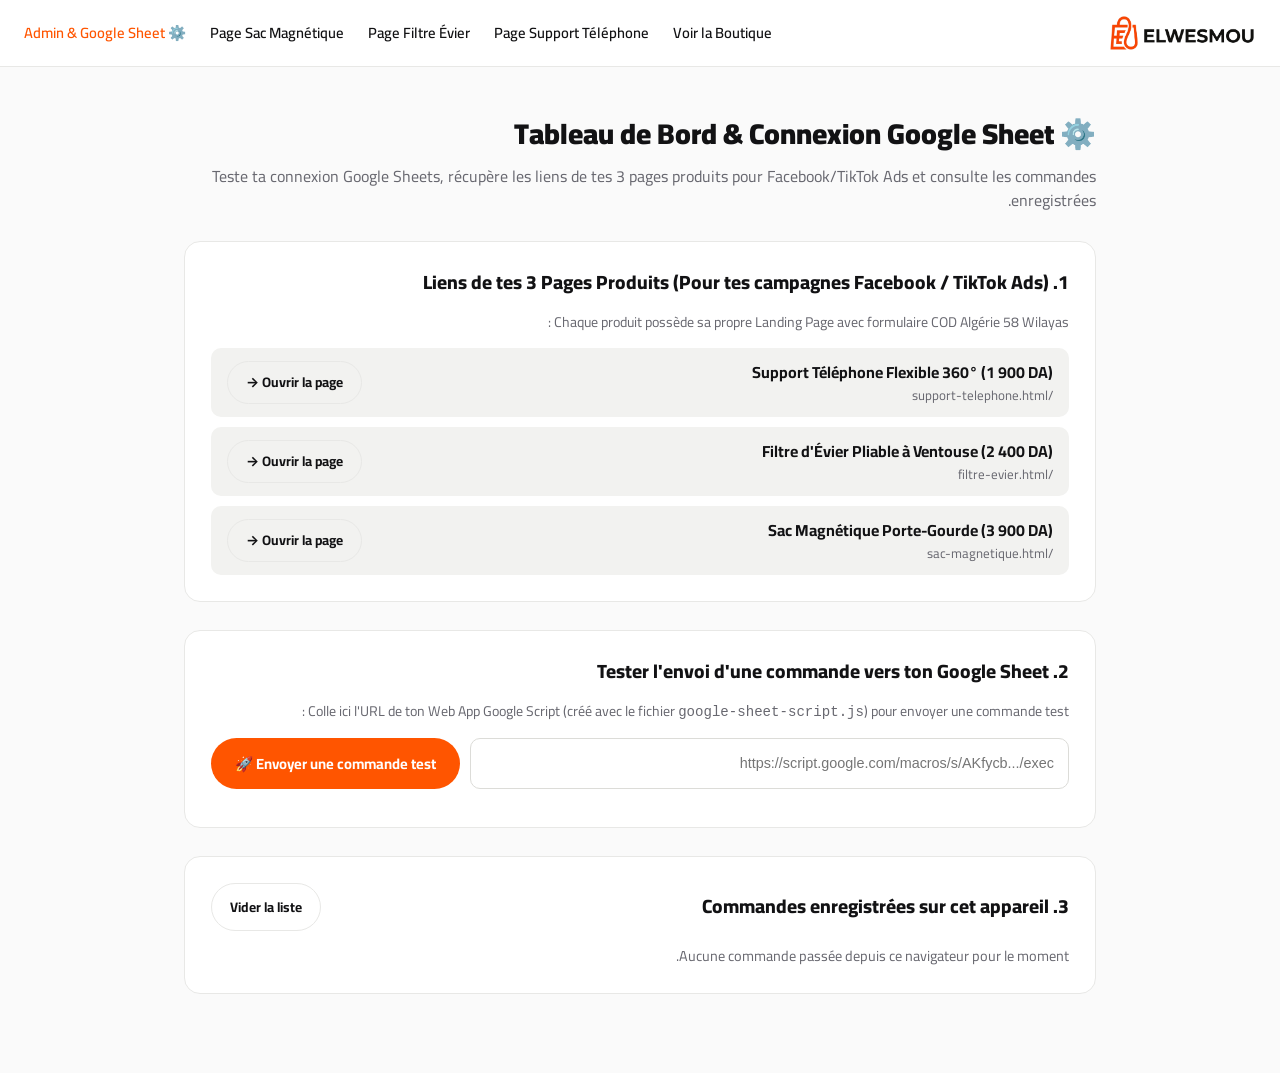
==== admin.html @ 286b8c55 "Initial commit: ELWESMOU Algeria COD E-Commerce Store" ====
<!DOCTYPE html>
<html lang="fr">
<head>
  <meta charset="UTF-8" />
  <meta name="viewport" content="width=device-width, initial-scale=1.0" />
  <title>Admin &amp; Configuration Google Sheet — ELWESMOU DZ</title>
  <link rel="icon" type="image/png" href="./logos/minimal-1-favicon.png" />
  <link href="https://fonts.googleapis.com/css2?family=Cairo:wght@600;700;800&family=Inter:wght@400;600;700;800&display=swap" rel="stylesheet" />
  <link rel="stylesheet" href="./styles.css" />
</head>
<body>

  <header class="site-header">
    <div class="header-inner">
      <a href="./index.html" class="brand-logo">
        <img src="./logos/minimal-1-transparent.png" alt="ELWESMOU" />
      </a>
      <nav class="main-nav">
        <a href="./index.html">Voir la Boutique</a>
        <a href="./support-telephone.html">Page Support Téléphone</a>
        <a href="./filtre-evier.html">Page Filtre Évier</a>
        <a href="./sac-magnetique.html">Page Sac Magnétique</a>
        <a href="./admin.html" class="active">⚙️ Admin &amp; Google Sheet</a>
      </nav>
    </div>
  </header>

  <main class="shop-container" style="max-width:960px;">
    <h1 style="font-size:1.8rem;font-weight:900;margin-bottom:8px;">⚙️ Tableau de Bord &amp; Connexion Google Sheet</h1>
    <p style="color:var(--text-secondary);margin-bottom:28px;">
      Teste ta connexion Google Sheets, récupère les liens de tes 3 pages produits pour Facebook/TikTok Ads et consulte les commandes enregistrées.
    </p>

    <div class="info-card" style="margin-bottom:28px;">
      <h3>1. Liens de tes 3 Pages Produits (Pour tes campagnes Facebook / TikTok Ads)</h3>
      <p style="font-size:0.88rem;color:var(--text-secondary);margin-bottom:14px;">
        Chaque produit possède sa propre Landing Page avec formulaire COD Algérie 58 Wilayas :
      </p>
      <div style="display:flex;flex-direction:column;gap:10px;">
        <div style="display:flex;justify-content:space-between;align-items:center;background:var(--bg-subtle);padding:12px 16px;border-radius:10px;">
          <div>
            <strong>Support Téléphone Flexible 360° (1 900 DA)</strong>
            <div style="font-size:0.82rem;color:var(--text-secondary);">/support-telephone.html</div>
          </div>
          <a href="./support-telephone.html" class="btn-outline">Ouvrir la page &rarr;</a>
        </div>

        <div style="display:flex;justify-content:space-between;align-items:center;background:var(--bg-subtle);padding:12px 16px;border-radius:10px;">
          <div>
            <strong>Filtre d'Évier Pliable à Ventouse (2 400 DA)</strong>
            <div style="font-size:0.82rem;color:var(--text-secondary);">/filtre-evier.html</div>
          </div>
          <a href="./filtre-evier.html" class="btn-outline">Ouvrir la page &rarr;</a>
        </div>

        <div style="display:flex;justify-content:space-between;align-items:center;background:var(--bg-subtle);padding:12px 16px;border-radius:10px;">
          <div>
            <strong>Sac Magnétique Porte-Gourde (3 900 DA)</strong>
            <div style="font-size:0.82rem;color:var(--text-secondary);">/sac-magnetique.html</div>
          </div>
          <a href="./sac-magnetique.html" class="btn-outline">Ouvrir la page &rarr;</a>
        </div>
      </div>
    </div>

    <div class="info-card" style="margin-bottom:28px;">
      <h3>2. Tester l'envoi d'une commande vers ton Google Sheet</h3>
      <p style="font-size:0.88rem;color:var(--text-secondary);margin-bottom:14px;">
        Colle ici l'URL de ton Web App Google Script (créé avec le fichier <code>google-sheet-script.js</code>) pour envoyer une commande test :
      </p>
      <div style="display:flex;gap:10px;margin-bottom:12px;flex-wrap:wrap;">
        <input type="url" id="sheetUrlInput" placeholder="https://script.google.com/macros/s/AKfycb.../exec" style="flex:1;padding:12px 14px;border:1.5px solid #DCDCD8;border-radius:10px;font-size:0.9rem;" />
        <button class="btn-primary" onclick="sendTestOrder()">Envoyer une commande test 🚀</button>
      </div>
      <div id="testStatusMsg" style="font-size:0.88rem;font-weight:700;"></div>
    </div>

    <div class="info-card">
      <div style="display:flex;justify-content:space-between;align-items:center;margin-bottom:14px;">
        <h3 style="margin:0;">3. Commandes enregistrées sur cet appareil</h3>
        <button class="btn-outline" onclick="localStorage.removeItem('elwesmou_orders'); renderAdminOrders();">Vider la liste</button>
      </div>
      <div id="adminOrdersList"></div>
    </div>
  </main>

  <script src="./app.js"></script>
  <script>
    const savedUrl = localStorage.getItem('elwesmou_sheet_url') || (typeof GOOGLE_SHEET_WEBHOOK_URL !== 'undefined' ? GOOGLE_SHEET_WEBHOOK_URL : '');
    document.getElementById('sheetUrlInput').value = savedUrl;

    async function sendTestOrder() {
      const url = document.getElementById('sheetUrlInput').value.trim();
      const msg = document.getElementById('testStatusMsg');
      if (!url) {
        msg.style.color = '#DC2626';
        msg.textContent = '⚠️ Colle d\'abord ton URL Google Script (https://script.google.com/macros/s/.../exec)';
        return;
      }
      localStorage.setItem('elwesmou_sheet_url', url);
      msg.style.color = 'var(--brand-orange)';
      msg.textContent = '⏳ Envoi de la commande test vers Google Sheets...';

      const testOrder = {
        orderId: 'TEST-' + Math.floor(1000 + Math.random() * 9000),
        date: new Date().toLocaleString('fr-DZ'),
        productName: 'Support Téléphone Flexible 360° (TEST)',
        quantity: 2,
        customerName: 'Client Test Algérie',
        phone: '0550123456',
        wilaya: '16 - Alger (الجزائر العاصمة)',
        commune: 'Bab Ezzouar',
        deliveryType: 'À domicile (لباب الدار)',
        totalDA: '3 650 DA',
        status: '⏳ قيد التأكيد (En attente d\'appel)'
      };

      try {
        await fetch(url, {
          method: 'POST',
          mode: 'no-cors',
          headers: { 'Content-Type': 'application/json' },
          body: JSON.stringify(testOrder)
        });
        msg.style.color = '#16A34A';
        msg.textContent = '✓ Commande test envoyée ! Vérifie ton Google Sheet (une ligne TEST vient d\'apparaître).';
      } catch (e) {
        msg.style.color = '#DC2626';
        msg.textContent = 'Erreur : ' + e.message;
      }
    }

    function renderAdminOrders() {
      const orders = JSON.parse(localStorage.getItem('elwesmou_orders') || '[]');
      const box = document.getElementById('adminOrdersList');
      if (orders.length === 0) {
        box.innerHTML = '<p style="color:var(--text-secondary);font-size:0.9rem;">Aucune commande passée depuis ce navigateur pour le moment.</p>';
        return;
      }
      box.innerHTML = orders.map(o => `
        <div style="background:var(--bg-subtle);padding:14px 16px;border-radius:10px;margin-bottom:10px;display:flex;justify-content:space-between;flex-wrap:wrap;gap:10px;">
          <div>
            <strong>${o.orderId} — ${o.customerName} (${o.phone})</strong>
            <div style="font-size:0.85rem;color:var(--text-secondary);">${o.productName} (x${o.quantity}) • ${o.wilaya} - ${o.commune} (${o.deliveryType})</div>
          </div>
          <div style="text-align:right;">
            <div style="font-weight:800;color:var(--brand-orange);">${o.totalDA}</div>
            <div style="font-size:0.78rem;color:#15803D;font-weight:700;">${o.status}</div>
          </div>
        </div>
      `).join('');
    }

    renderAdminOrders();
  </script>
</body>
</html>
---- styles.css ----
:root {
  --brand-orange: #FF5500;
  --brand-orange-hover: #E04800;
  --brand-orange-light: rgba(255, 85, 0, 0.08);
  --brand-black: #121214;
  --brand-green: #16A34A;
  --bg-main: #FAFAFA;
  --bg-surface: #FFFFFF;
  --bg-subtle: #F2F2F0;
  --text-primary: #121214;
  --text-secondary: #686870;
  --border-light: #E8E8E6;
  --radius-sm: 8px;
  --radius-md: 16px;
  --radius-lg: 22px;
  --shadow-sm: 0 2px 12px rgba(0, 0, 0, 0.03);
  --shadow-md: 0 14px 36px rgba(0, 0, 0, 0.07);
  --transition: 0.2s cubic-bezier(0.16, 1, 0.3, 1);
}

* {
  box-sizing: border-box;
  margin: 0;
  padding: 0;
}

html {
  scroll-behavior: smooth;
}

body {
  font-family: 'Cairo', 'Inter', -apple-system, BlinkMacSystemFont, 'Segoe UI', sans-serif;
  background-color: var(--bg-main);
  color: var(--text-primary);
  line-height: 1.55;
  -webkit-font-smoothing: antialiased;
  min-height: 100vh;
  display: flex;
  flex-direction: column;
}

body.rtl {
  direction: rtl;
  text-align: right;
}

/* Announcement Bar */
.announcement-bar {
  background-color: var(--brand-black);
  color: #FFFFFF;
  text-align: center;
  font-size: 0.85rem;
  font-weight: 600;
  padding: 9px 16px;
}

.announcement-bar span {
  color: var(--brand-orange);
  font-weight: 800;
}

/* Minimalist Sticky Header */
.site-header {
  background-color: rgba(255, 255, 255, 0.95);
  backdrop-filter: blur(12px);
  border-bottom: 1px solid var(--border-light);
  position: sticky;
  top: 0;
  z-index: 100;
}

.header-inner {
  max-width: 1280px;
  margin: 0 auto;
  padding: 14px 24px;
  display: flex;
  align-items: center;
  justify-content: space-between;
  gap: 20px;
}

.brand-logo {
  display: inline-flex;
  align-items: center;
  text-decoration: none;
}

.brand-logo img {
  height: 38px;
  width: auto;
  display: block;
}

.main-nav {
  display: flex;
  align-items: center;
  gap: 24px;
}

.main-nav a {
  text-decoration: none;
  color: var(--text-primary);
  font-size: 0.92rem;
  font-weight: 600;
  transition: color var(--transition);
}

.main-nav a:hover,
.main-nav a.active {
  color: var(--brand-orange);
}

.header-actions {
  display: flex;
  align-items: center;
  gap: 10px;
}

/* Language Switcher Button (FR / AR-DZ) */
.lang-btn {
  display: inline-flex;
  align-items: center;
  gap: 6px;
  background-color: var(--bg-subtle);
  color: var(--brand-black);
  border: 1px solid var(--border-light);
  border-radius: 999px;
  padding: 7px 14px;
  font-size: 0.84rem;
  font-weight: 700;
  cursor: pointer;
  font-family: inherit;
  transition: all var(--transition);
}

.lang-btn:hover {
  border-color: var(--brand-orange);
  color: var(--brand-orange);
}

/* Cart Button */
.cart-btn {
  display: inline-flex;
  align-items: center;
  gap: 8px;
  background-color: var(--brand-black);
  color: #FFFFFF;
  border: none;
  border-radius: 999px;
  padding: 8px 16px;
  font-size: 0.86rem;
  font-weight: 700;
  cursor: pointer;
  font-family: inherit;
  transition: background-color var(--transition);
}

.cart-btn:hover {
  background-color: var(--brand-orange);
}

.cart-count {
  background-color: var(--brand-orange);
  color: #FFFFFF;
  font-size: 0.75rem;
  font-weight: 800;
  min-width: 20px;
  height: 20px;
  border-radius: 999px;
  display: inline-flex;
  align-items: center;
  justify-content: center;
  padding: 0 6px;
}

/* Hero Section */
.hero-section {
  background-color: var(--bg-surface);
  border-bottom: 1px solid var(--border-light);
  padding: 56px 24px;
  text-align: center;
}

.hero-inner {
  max-width: 760px;
  margin: 0 auto;
}

.hero-badge {
  display: inline-block;
  font-size: 0.8rem;
  font-weight: 800;
  color: var(--brand-orange);
  background: var(--brand-orange-light);
  padding: 6px 16px;
  border-radius: 999px;
  margin-bottom: 16px;
}

.hero-title {
  font-size: clamp(1.9rem, 4vw, 2.8rem);
  font-weight: 800;
  line-height: 1.2;
  margin-bottom: 14px;
}

.hero-subtitle {
  font-size: 1.05rem;
  color: var(--text-secondary);
  margin-bottom: 26px;
}

.btn-primary {
  display: inline-flex;
  align-items: center;
  justify-content: center;
  gap: 8px;
  background-color: var(--brand-orange);
  color: #FFFFFF;
  text-decoration: none;
  border: none;
  padding: 12px 24px;
  border-radius: 999px;
  font-size: 0.92rem;
  font-weight: 700;
  font-family: inherit;
  cursor: pointer;
  transition: background-color var(--transition), transform var(--transition);
}

.btn-primary:hover {
  background-color: var(--brand-orange-hover);
  transform: translateY(-1px);
}

.btn-outline {
  display: inline-flex;
  align-items: center;
  justify-content: center;
  gap: 8px;
  background-color: transparent;
  color: var(--brand-black);
  text-decoration: none;
  border: 1.5px solid var(--border-light);
  padding: 10px 18px;
  border-radius: 999px;
  font-size: 0.86rem;
  font-weight: 700;
  font-family: inherit;
  cursor: pointer;
  transition: all var(--transition);
}

.btn-outline:hover {
  border-color: var(--brand-black);
}

/* Main Shop Section */
.shop-container {
  max-width: 1280px;
  width: 100%;
  margin: 0 auto;
  padding: 44px 24px 80px;
  flex: 1;
}

.shop-toolbar {
  display: flex;
  align-items: center;
  justify-content: space-between;
  flex-wrap: wrap;
  gap: 16px;
  margin-bottom: 32px;
  padding-bottom: 18px;
  border-bottom: 1px solid var(--border-light);
}

.shop-toolbar h2 {
  font-size: 1.45rem;
  font-weight: 800;
}

.category-tabs {
  display: flex;
  align-items: center;
  gap: 8px;
  flex-wrap: wrap;
}

.cat-tab {
  background-color: transparent;
  border: 1px solid var(--border-light);
  color: var(--text-secondary);
  padding: 7px 16px;
  border-radius: 999px;
  font-size: 0.86rem;
  font-weight: 700;
  font-family: inherit;
  cursor: pointer;
  transition: all var(--transition);
}

.cat-tab.active,
.cat-tab:hover {
  background-color: var(--brand-black);
  border-color: var(--brand-black);
  color: #FFFFFF;
}

/* Product Grid */
.product-grid {
  display: grid;
  grid-template-columns: repeat(auto-fill, minmax(330px, 1fr));
  gap: 30px;
}

.product-card {
  background-color: var(--bg-surface);
  border: 1px solid var(--border-light);
  border-radius: var(--radius-md);
  overflow: hidden;
  display: flex;
  flex-direction: column;
  transition: transform var(--transition), box-shadow var(--transition);
}

.product-card:hover {
  transform: translateY(-4px);
  box-shadow: var(--shadow-md);
}

.product-img-wrap {
  aspect-ratio: 1 / 1;
  background-color: #FFFFFF;
  overflow: hidden;
  position: relative;
  cursor: pointer;
  border-bottom: 1px solid var(--border-light);
  display: block;
}

.product-img-wrap img {
  width: 100%;
  height: 100%;
  object-fit: contain;
  transition: transform 0.3s ease;
}

.product-card:hover .product-img-wrap img {
  transform: scale(1.03);
}

.product-badge {
  position: absolute;
  top: 14px;
  left: 14px;
  background-color: var(--brand-black);
  color: #FFFFFF;
  font-size: 0.74rem;
  font-weight: 800;
  padding: 5px 12px;
  border-radius: 999px;
}

.product-thumbs {
  display: flex;
  gap: 8px;
  padding: 12px 18px 0;
}

.thumb-btn {
  width: 48px;
  height: 48px;
  border-radius: 8px;
  border: 2px solid var(--border-light);
  background: #fff;
  padding: 2px;
  cursor: pointer;
  overflow: hidden;
}

.thumb-btn.active,
.thumb-btn:hover {
  border-color: var(--brand-orange);
}

.thumb-btn img {
  width: 100%;
  height: 100%;
  object-fit: cover;
  border-radius: 4px;
}

.product-info {
  padding: 16px 20px 22px;
  display: flex;
  flex-direction: column;
  gap: 8px;
  flex: 1;
}

.product-cat {
  font-size: 0.76rem;
  font-weight: 800;
  color: var(--brand-orange);
}

.product-title {
  font-size: 1.15rem;
  font-weight: 800;
  color: var(--text-primary);
  text-decoration: none;
}

.product-title:hover {
  color: var(--brand-orange);
}

.product-desc {
  font-size: 0.9rem;
  color: var(--text-secondary);
}

.product-features {
  list-style: none;
  margin: 6px 0 10px;
  display: flex;
  flex-direction: column;
  gap: 5px;
}

.product-features li {
  font-size: 0.84rem;
  color: var(--text-primary);
  display: flex;
  align-items: center;
  gap: 7px;
}

.product-features li::before {
  content: "✓";
  color: var(--brand-orange);
  font-weight: 900;
}

.product-bottom {
  margin-top: auto;
  padding-top: 14px;
  border-top: 1px solid var(--border-light);
  display: flex;
  align-items: center;
  justify-content: space-between;
  gap: 10px;
}

.price-block {
  display: flex;
  flex-direction: column;
}

.price-old {
  font-size: 0.82rem;
  color: var(--text-secondary);
  text-decoration: line-through;
}

.product-price {
  font-size: 1.3rem;
  font-weight: 900;
  color: var(--brand-black);
}

/* =====================================================
   DEDICATED ALGERIA COD PRODUCT LANDING PAGE
   ===================================================== */
.landing-container {
  max-width: 1180px;
  width: 100%;
  margin: 0 auto;
  padding: 28px 20px 80px;
}

.breadcrumb {
  display: flex;
  align-items: center;
  gap: 8px;
  font-size: 0.86rem;
  color: var(--text-secondary);
  margin-bottom: 20px;
}

.breadcrumb a {
  color: var(--text-secondary);
  text-decoration: none;
}

.landing-hero {
  display: grid;
  grid-template-columns: 1fr 1.08fr;
  gap: 40px;
  background: var(--bg-surface);
  border: 1px solid var(--border-light);
  border-radius: var(--radius-lg);
  padding: 32px;
  box-shadow: var(--shadow-sm);
}

.landing-gallery-main {
  aspect-ratio: 1 / 1;
  background: #FFFFFF;
  border: 1px solid var(--border-light);
  border-radius: var(--radius-md);
  overflow: hidden;
  margin-bottom: 14px;
  position: relative;
}

.landing-gallery-main img {
  width: 100%;
  height: 100%;
  object-fit: contain;
}

.landing-thumbs {
  display: flex;
  gap: 10px;
  flex-wrap: wrap;
}

.landing-thumbs button {
  width: 70px;
  height: 70px;
  border-radius: 12px;
  border: 2px solid var(--border-light);
  background: #fff;
  padding: 3px;
  cursor: pointer;
  overflow: hidden;
}

.landing-thumbs button.active,
.landing-thumbs button:hover {
  border-color: var(--brand-orange);
}

.landing-thumbs img {
  width: 100%;
  height: 100%;
  object-fit: cover;
  border-radius: 8px;
}

.landing-details {
  display: flex;
  flex-direction: column;
  gap: 14px;
}

.rating-row {
  display: flex;
  align-items: center;
  gap: 8px;
  font-size: 0.9rem;
  font-weight: 700;
}

.stars {
  color: #FFB800;
  letter-spacing: 1px;
}

.landing-title {
  font-size: clamp(1.5rem, 2.8vw, 2.05rem);
  font-weight: 800;
  line-height: 1.25;
}

.darja-subtitle {
  font-size: 1rem;
  font-weight: 700;
  color: var(--brand-orange);
  background: var(--brand-orange-light);
  padding: 8px 14px;
  border-radius: 10px;
  border-right: 4px solid var(--brand-orange);
}

.landing-price-row {
  display: flex;
  align-items: baseline;
  gap: 12px;
  flex-wrap: wrap;
}

.landing-price-current {
  font-size: 2rem;
  font-weight: 900;
  color: var(--brand-orange);
}

.landing-price-compare {
  font-size: 1.1rem;
  color: var(--text-secondary);
  text-decoration: line-through;
}

.promo-pill {
  background: #DCFCE7;
  color: #15803D;
  font-size: 0.8rem;
  font-weight: 800;
  padding: 4px 12px;
  border-radius: 999px;
}

/* Direct Embedded Algerian COD Order Box */
.cod-direct-box {
  background: #FFFDFB;
  border: 2px solid var(--brand-orange);
  border-radius: 18px;
  padding: 22px;
  margin-top: 8px;
  box-shadow: 0 10px 30px rgba(255, 85, 0, 0.08);
}

.cod-box-header {
  text-align: center;
  margin-bottom: 16px;
  padding-bottom: 12px;
  border-bottom: 1px dashed #F5D0B8;
}

.cod-box-header h3 {
  font-size: 1.2rem;
  font-weight: 800;
  color: var(--brand-black);
}

.cod-box-header p {
  font-size: 0.88rem;
  color: var(--brand-orange);
  font-weight: 700;
}

/* Bundle / Pack Selector */
.bundle-selector {
  display: flex;
  flex-direction: column;
  gap: 9px;
  margin-bottom: 16px;
}

.bundle-option {
  border: 2px solid var(--border-light);
  background: #FFFFFF;
  border-radius: 12px;
  padding: 11px 14px;
  display: flex;
  align-items: center;
  justify-content: space-between;
  cursor: pointer;
  transition: all var(--transition);
}

.bundle-option.active {
  border-color: var(--brand-orange);
  background-color: var(--brand-orange-light);
}

.bundle-left {
  display: flex;
  align-items: center;
  gap: 10px;
}

.bundle-radio {
  width: 18px;
  height: 18px;
  border-radius: 50%;
  border: 2px solid var(--text-secondary);
  display: flex;
  align-items: center;
  justify-content: center;
  flex-shrink: 0;
}

.bundle-option.active .bundle-radio {
  border-color: var(--brand-orange);
}

.bundle-option.active .bundle-radio::after {
  content: "";
  width: 10px;
  height: 10px;
  border-radius: 50%;
  background: var(--brand-orange);
}

.bundle-name {
  font-weight: 800;
  font-size: 0.92rem;
}

.bundle-sub {
  font-size: 0.78rem;
  color: var(--text-secondary);
}

.bundle-tag {
  background: var(--brand-orange);
  color: #fff;
  font-size: 0.7rem;
  font-weight: 800;
  padding: 2px 8px;
  border-radius: 99px;
  margin: 0 4px;
}

.bundle-price {
  font-weight: 900;
  font-size: 1.05rem;
  color: var(--brand-black);
}

/* COD Form Fields */
.form-group {
  margin-bottom: 12px;
}

.form-group label {
  display: block;
  font-size: 0.84rem;
  font-weight: 800;
  margin-bottom: 5px;
}

.form-group input,
.form-group select {
  width: 100%;
  padding: 12px 14px;
  border: 1.5px solid #DCDCD8;
  border-radius: 10px;
  font-size: 0.94rem;
  font-family: inherit;
  background: #FFFFFF;
  outline: none;
  transition: border-color var(--transition);
}

.form-group input:focus,
.form-group select:focus {
  border-color: var(--brand-orange);
}

.form-row {
  display: grid;
  grid-template-columns: 1fr 1fr;
  gap: 12px;
}

.cod-summary-box {
  background: var(--bg-subtle);
  border-radius: 12px;
  padding: 12px 16px;
  margin: 14px 0;
  font-size: 0.9rem;
}

.cod-summary-line {
  display: flex;
  justify-content: space-between;
  margin-bottom: 5px;
}

.cod-summary-total {
  display: flex;
  justify-content: space-between;
  font-size: 1.1rem;
  font-weight: 900;
  padding-top: 8px;
  border-top: 1px solid #DCDCD8;
  color: var(--brand-orange);
}

.btn-buy-now {
  width: 100%;
  background: var(--brand-orange);
  color: #FFFFFF;
  border: none;
  padding: 16px 24px;
  border-radius: 12px;
  font-size: 1.06rem;
  font-weight: 900;
  font-family: inherit;
  cursor: pointer;
  transition: background var(--transition), transform var(--transition);
  box-shadow: 0 8px 24px rgba(255, 85, 0, 0.28);
}

.btn-buy-now:hover {
  background: var(--brand-orange-hover);
  transform: translateY(-1px);
}

/* Trust Badges Grid */
.trust-badges {
  display: grid;
  grid-template-columns: repeat(3, 1fr);
  gap: 10px;
  padding-top: 14px;
  border-top: 1px solid var(--border-light);
  text-align: center;
}

.trust-item {
  font-size: 0.8rem;
  color: var(--text-secondary);
  font-weight: 700;
  display: flex;
  flex-direction: column;
  align-items: center;
  gap: 3px;
}

.trust-item strong {
  color: var(--text-primary);
}

/* FAQ & Reviews on Product Page */
.landing-sections {
  display: grid;
  grid-template-columns: 1fr 1fr;
  gap: 28px;
  margin-top: 36px;
}

.info-card {
  background: var(--bg-surface);
  border: 1px solid var(--border-light);
  border-radius: var(--radius-md);
  padding: 26px;
}

.info-card h3 {
  font-size: 1.2rem;
  font-weight: 800;
  margin-bottom: 14px;
}

.review-item {
  padding: 12px 0;
  border-bottom: 1px solid var(--border-light);
}

.review-item:last-child {
  border-bottom: none;
}

.review-header {
  display: flex;
  justify-content: space-between;
  font-size: 0.88rem;
  font-weight: 800;
  margin-bottom: 4px;
}

.verified-badge {
  color: var(--brand-green);
  font-size: 0.78rem;
  font-weight: 700;
}

.faq-item {
  padding: 12px 0;
  border-bottom: 1px solid var(--border-light);
}

.faq-item summary {
  font-weight: 800;
  font-size: 0.94rem;
  cursor: pointer;
}

.faq-item p {
  font-size: 0.88rem;
  color: var(--text-secondary);
  margin-top: 8px;
}

/* Minimalist Footer */
.site-footer {
  background-color: var(--brand-black);
  color: #FFFFFF;
  padding: 44px 24px 30px;
  margin-top: auto;
}

.footer-inner {
  max-width: 1280px;
  margin: 0 auto;
  display: flex;
  align-items: center;
  justify-content: space-between;
  flex-wrap: wrap;
  gap: 24px;
  padding-bottom: 28px;
  border-bottom: 1px solid rgba(255, 255, 255, 0.1);
}

.footer-logo img {
  height: 36px;
  width: auto;
}

.footer-links {
  display: flex;
  gap: 22px;
  font-size: 0.88rem;
  flex-wrap: wrap;
}

.footer-links a {
  color: #A0A0A8;
  text-decoration: none;
  transition: color var(--transition);
}

.footer-links a:hover {
  color: #FFFFFF;
}

.footer-bottom {
  max-width: 1280px;
  margin: 22px auto 0;
  font-size: 0.82rem;
  color: #787882;
  display: flex;
  justify-content: space-between;
  flex-wrap: wrap;
  gap: 12px;
}

@media (max-width: 860px) {
  .main-nav {
    display: none;
  }
  .landing-hero,
  .landing-sections,
  .form-row {
    grid-template-columns: 1fr;
    padding: 18px;
  }
}
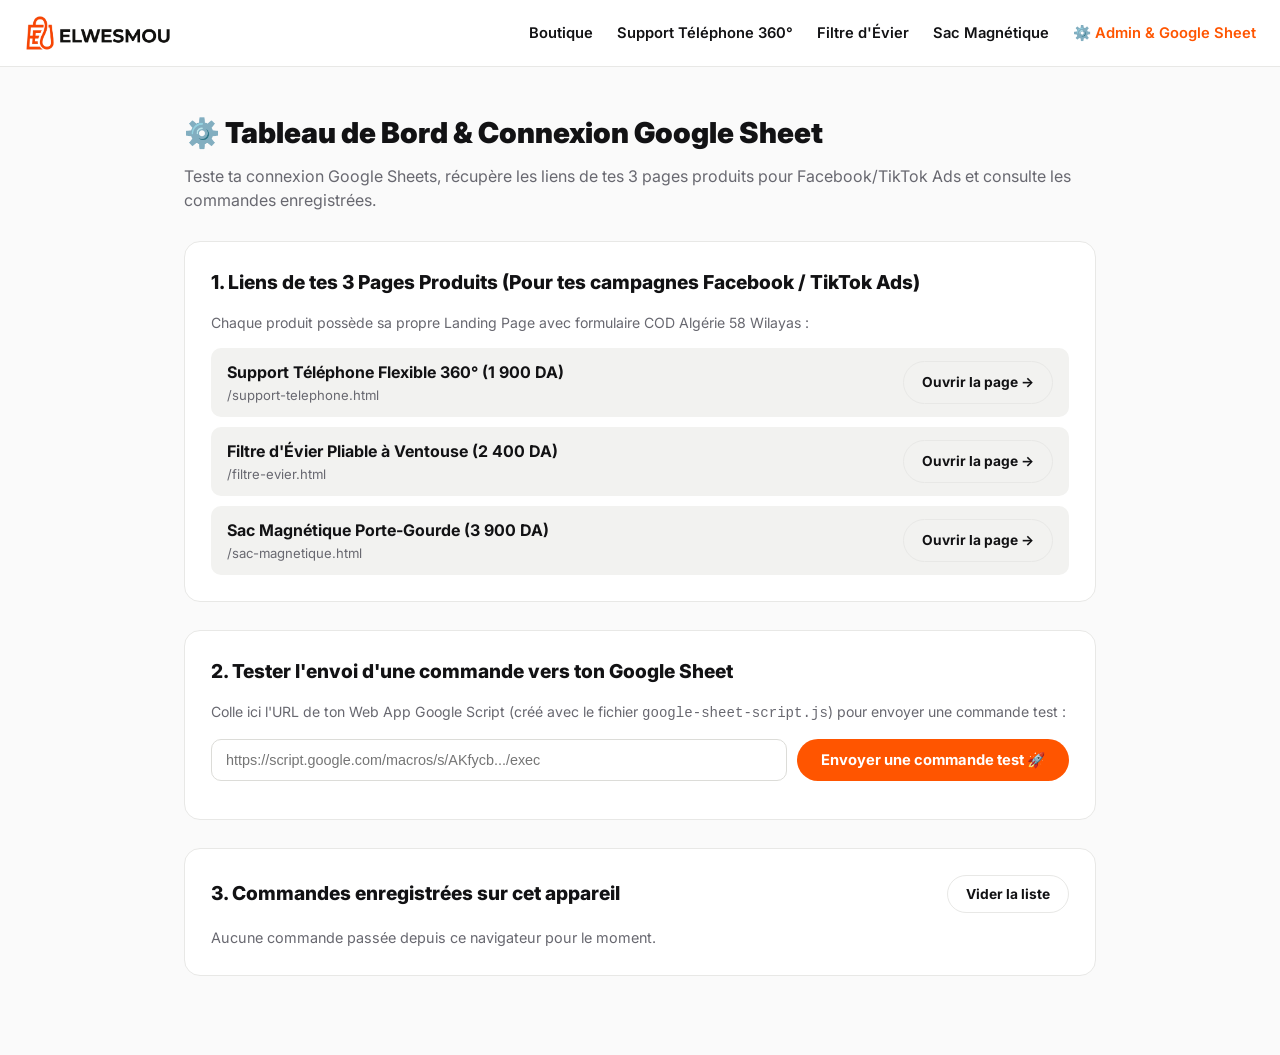
==== commit 13518aab: "Fix full FR/AR-DZ bilingual switching and LTR/RTL layout across all pages" ====
--- a/admin.html
+++ b/admin.html
@@ -155,3 +155,4 @@
   </script>
 </body>
 </html>
+
--- a/styles.css
+++ b/styles.css
@@ -29,7 +29,7 @@
 }
 
 body {
-  font-family: 'Cairo', 'Inter', -apple-system, BlinkMacSystemFont, 'Segoe UI', sans-serif;
+  font-family: 'Inter', 'Cairo', -apple-system, BlinkMacSystemFont, 'Segoe UI', sans-serif;
   background-color: var(--bg-main);
   color: var(--text-primary);
   line-height: 1.55;
@@ -37,9 +37,13 @@
   min-height: 100vh;
   display: flex;
   flex-direction: column;
-}
-
+  direction: ltr;
+  text-align: left;
+}
+
+html[dir="rtl"] body,
 body.rtl {
+  font-family: 'Cairo', 'Inter', sans-serif;
   direction: rtl;
   text-align: right;
 }
@@ -123,7 +127,7 @@
   gap: 6px;
   background-color: var(--bg-subtle);
   color: var(--brand-black);
-  border: 1px solid var(--border-light);
+  border: 1.5px solid var(--border-light);
   border-radius: 999px;
   padding: 7px 14px;
   font-size: 0.84rem;
@@ -138,7 +142,7 @@
   color: var(--brand-orange);
 }
 
-/* Cart Button */
+/* Cart / Track Button */
 .cart-btn {
   display: inline-flex;
   align-items: center;
@@ -152,25 +156,12 @@
   font-weight: 700;
   cursor: pointer;
   font-family: inherit;
+  text-decoration: none;
   transition: background-color var(--transition);
 }
 
 .cart-btn:hover {
   background-color: var(--brand-orange);
-}
-
-.cart-count {
-  background-color: var(--brand-orange);
-  color: #FFFFFF;
-  font-size: 0.75rem;
-  font-weight: 800;
-  min-width: 20px;
-  height: 20px;
-  border-radius: 999px;
-  display: inline-flex;
-  align-items: center;
-  justify-content: center;
-  padding: 0 6px;
 }
 
 /* Hero Section */
@@ -362,6 +353,11 @@
   border-radius: 999px;
 }
 
+html[dir="rtl"] .product-badge {
+  left: auto;
+  right: 14px;
+}
+
 .product-thumbs {
   display: flex;
   gap: 8px;
@@ -576,12 +572,17 @@
 }
 
 .darja-subtitle {
-  font-size: 1rem;
+  font-size: 0.98rem;
   font-weight: 700;
   color: var(--brand-orange);
   background: var(--brand-orange-light);
-  padding: 8px 14px;
+  padding: 10px 14px;
   border-radius: 10px;
+  border-left: 4px solid var(--brand-orange);
+}
+
+html[dir="rtl"] .darja-subtitle {
+  border-left: none;
   border-right: 4px solid var(--brand-orange);
 }
 
